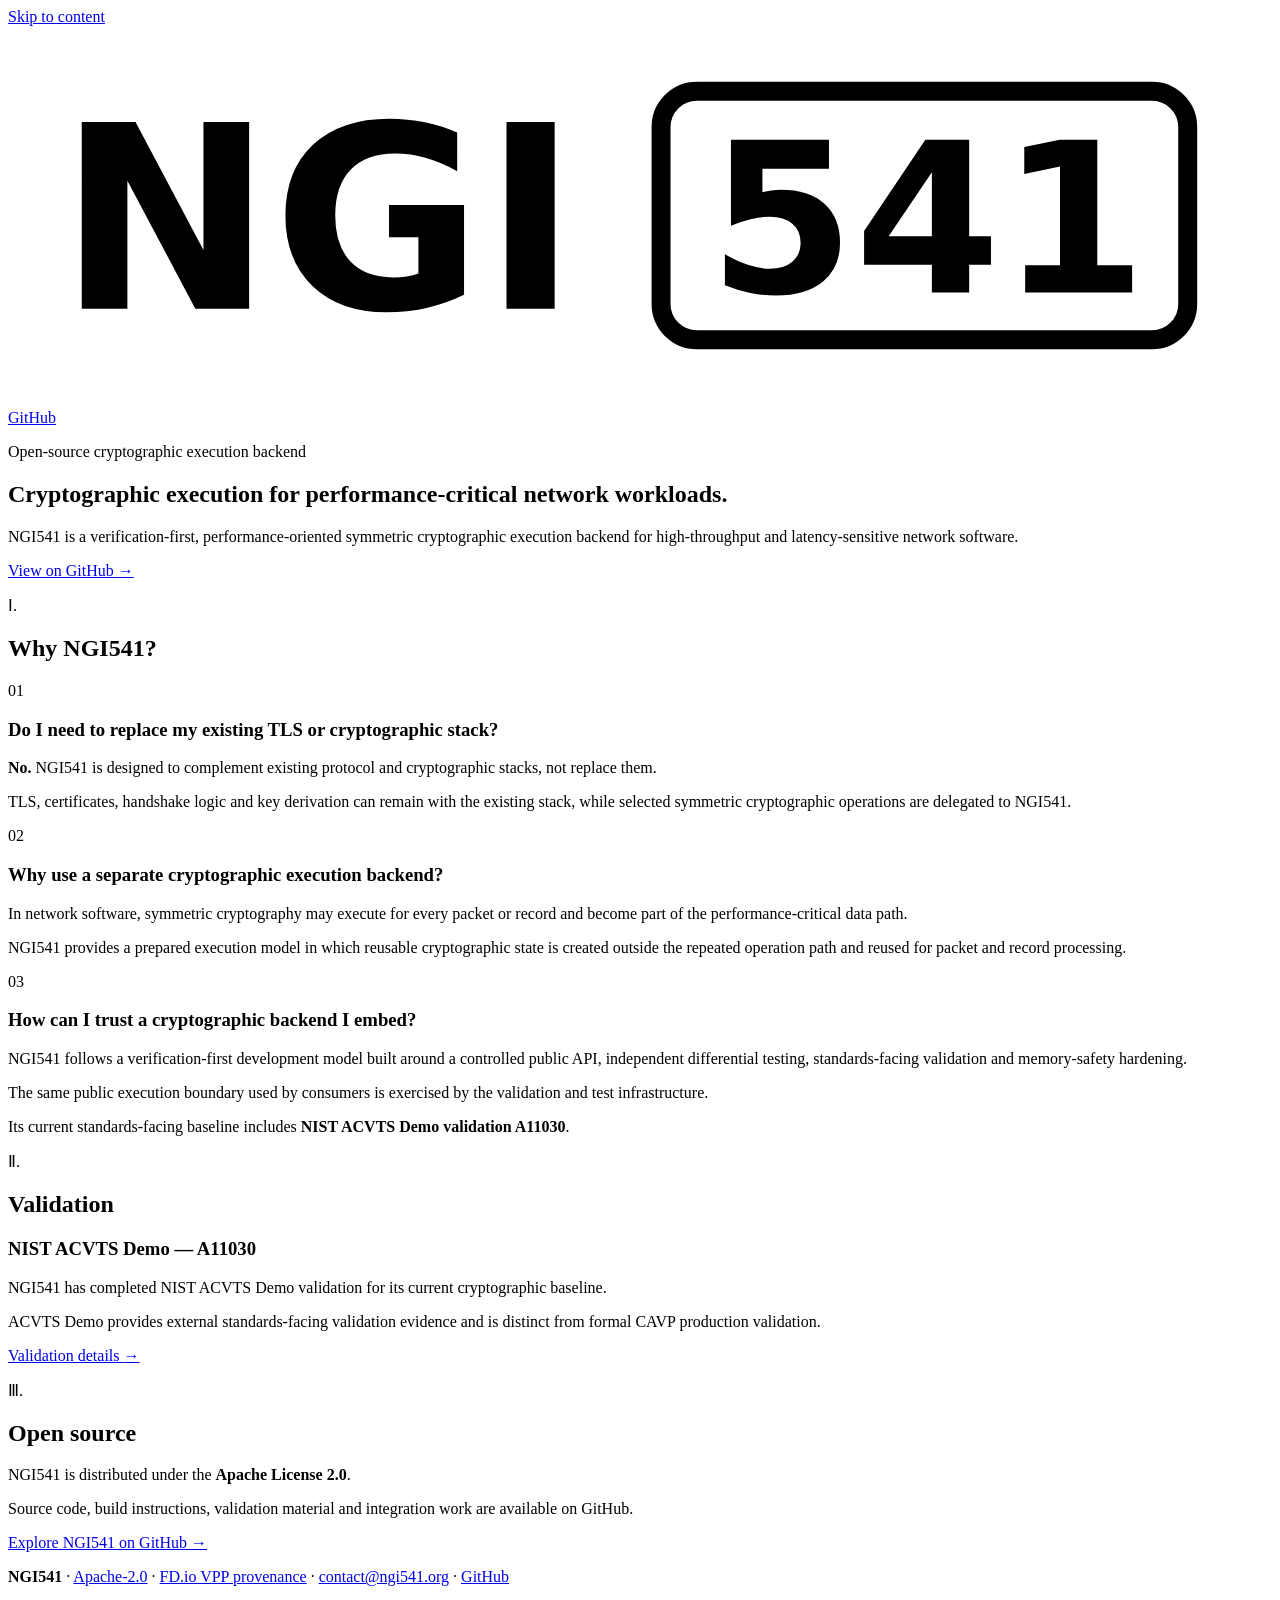
==== public/index.html @ f62e9b96 "site: add NGI541 landing page Signed-off-by: Ivan Ivanets <9gordon9@gmail.com>" ====
<!doctype html>
<html lang="en">
<head>
  <meta charset="utf-8">
  <meta name="viewport" content="width=device-width, initial-scale=1">
  <title>NGI541 — Cryptographic execution for performance-critical network workloads</title>
  <meta
    name="description"
    content="NGI541 is a verification-first, performance-oriented symmetric cryptographic execution backend for high-throughput and latency-sensitive network software."
  >
  <meta name="theme-color" content="#ffffff">
  <meta name="color-scheme" content="light">

  <link rel="canonical" href="https://ngi541.org/">
  <link rel="icon" href="/favicon.svg" type="image/svg+xml">
  <link rel="stylesheet" href="/styles.css">

  <meta property="og:type" content="website">
  <meta property="og:site_name" content="NGI541">
  <meta property="og:title" content="NGI541">
  <meta
    property="og:description"
    content="Verification-first, performance-oriented symmetric cryptographic execution for performance-critical network workloads."
  >
  <meta property="og:url" content="https://ngi541.org/">
</head>

<body>
  <a class="skip-link" href="#main">Skip to content</a>

  <header class="site-header">
    <div class="shell header-inner">
      <a class="brand" href="./" aria-label="NGI541 home">
        <img
          class="brand-logo"
          src="./assets/logo-light.svg"
          alt="NGI541"
        >
      </a>
      <nav class="site-nav" aria-label="Primary">
        <a href="https://github.com/ngi541/ngi541">GitHub</a>
      </nav>
    </div>
  </header>

  <main id="main">
    <section class="hero shell" aria-labelledby="hero-title">
      <p class="eyebrow">Open-source cryptographic execution backend</p>
      <h1 id="hero-title">Cryptographic execution for performance-critical network workloads.</h1>

      <p class="hero-lead">
        NGI541 is a verification-first, performance-oriented symmetric cryptographic
        execution backend for high-throughput and latency-sensitive network software.
      </p>

      <p class="hero-action">
        <a class="text-link" href="https://github.com/ngi541/ngi541">View on GitHub <span aria-hidden="true">→</span></a>
      </p>
    </section>

    <section class="section shell" aria-labelledby="why-title">
      <div class="section-heading">
        <p class="section-index">Ⅰ.</p>
        <h2 id="why-title">Why NGI541?</h2>
      </div>

      <div class="qa-list">
        <article class="qa-item">
          <p class="qa-number" aria-hidden="true">01</p>
          <div class="qa-content">
            <h3>Do I need to replace my existing TLS or cryptographic stack?</h3>
            <p>
              <strong>No.</strong> NGI541 is designed to complement existing protocol
              and cryptographic stacks, not replace them.
            </p>
            <p>
              TLS, certificates, handshake logic and key derivation can remain with
              the existing stack, while selected symmetric cryptographic operations
              are delegated to NGI541.
            </p>
          </div>
        </article>

        <article class="qa-item">
          <p class="qa-number" aria-hidden="true">02</p>
          <div class="qa-content">
            <h3>Why use a separate cryptographic execution backend?</h3>
            <p>
              In network software, symmetric cryptography may execute for every packet
              or record and become part of the performance-critical data path.
            </p>
            <p>
              NGI541 provides a prepared execution model in which reusable cryptographic
              state is created outside the repeated operation path and reused for packet
              and record processing.
            </p>
          </div>
        </article>

        <article class="qa-item">
          <p class="qa-number" aria-hidden="true">03</p>
          <div class="qa-content">
            <h3>How can I trust a cryptographic backend I embed?</h3>
            <p>
              NGI541 follows a verification-first development model built around a
              controlled public API, independent differential testing, standards-facing
              validation and memory-safety hardening.
            </p>
            <p>
              The same public execution boundary used by consumers is exercised by the
              validation and test infrastructure.
            </p>
            <p>
              Its current standards-facing baseline includes
              <strong>NIST ACVTS Demo validation A11030</strong>.
            </p>
          </div>
        </article>
      </div>
    </section>

    <section class="section shell" aria-labelledby="validation-title">
      <div class="section-heading">
        <p class="section-index">Ⅱ.</p>
        <h2 id="validation-title">Validation</h2>
      </div>

      <div class="content-block">
        <h3>NIST ACVTS Demo — A11030</h3>
        <p>
          NGI541 has completed NIST ACVTS Demo validation for its current
          cryptographic baseline.
        </p>
        <p>
          ACVTS Demo provides external standards-facing validation evidence and is
          distinct from formal CAVP production validation.
        </p>
        <p>
          <a class="text-link" href="https://github.com/ngi541/ngi541/blob/main/validation/evidence/acvts-demo/README.md">Validation details <span aria-hidden="true">→</span></a>
        </p>
      </div>
    </section>

    <section class="section shell" aria-labelledby="open-source-title">
      <div class="section-heading">
        <p class="section-index">Ⅲ.</p>
        <h2 id="open-source-title">Open source</h2>
      </div>

      <div class="content-block">
        <p>
          NGI541 is distributed under the <strong>Apache License 2.0</strong>.
        </p>
        <p>
          Source code, build instructions, validation material and integration work
          are available on GitHub.
        </p>
        <p>
          <a class="text-link" href="https://github.com/ngi541/ngi541">Explore NGI541 on GitHub <span aria-hidden="true">→</span></a>
        </p>
      </div>
    </section>
  </main>

  <footer class="site-footer">
    <div class="shell footer-inner">
      <p>
        <strong>NGI541</strong>
        <span aria-hidden="true">·</span>
        <a href="https://github.com/ngi541/ngi541/blob/main/LICENSE">Apache-2.0</a>
        <span aria-hidden="true">·</span>
        <a href="https://github.com/ngi541/ngi541/blob/main/docs/legal/PROVENANCE.md">FD.io VPP provenance</a>
        <span aria-hidden="true">·</span>
        <a href="mailto:contact@ngi541.org">contact@ngi541.org</a>
        <span aria-hidden="true">·</span>
        <a href="https://github.com/ngi541/ngi541">GitHub</a>
      </p>
    </div>
  </footer>
</body>
</html>
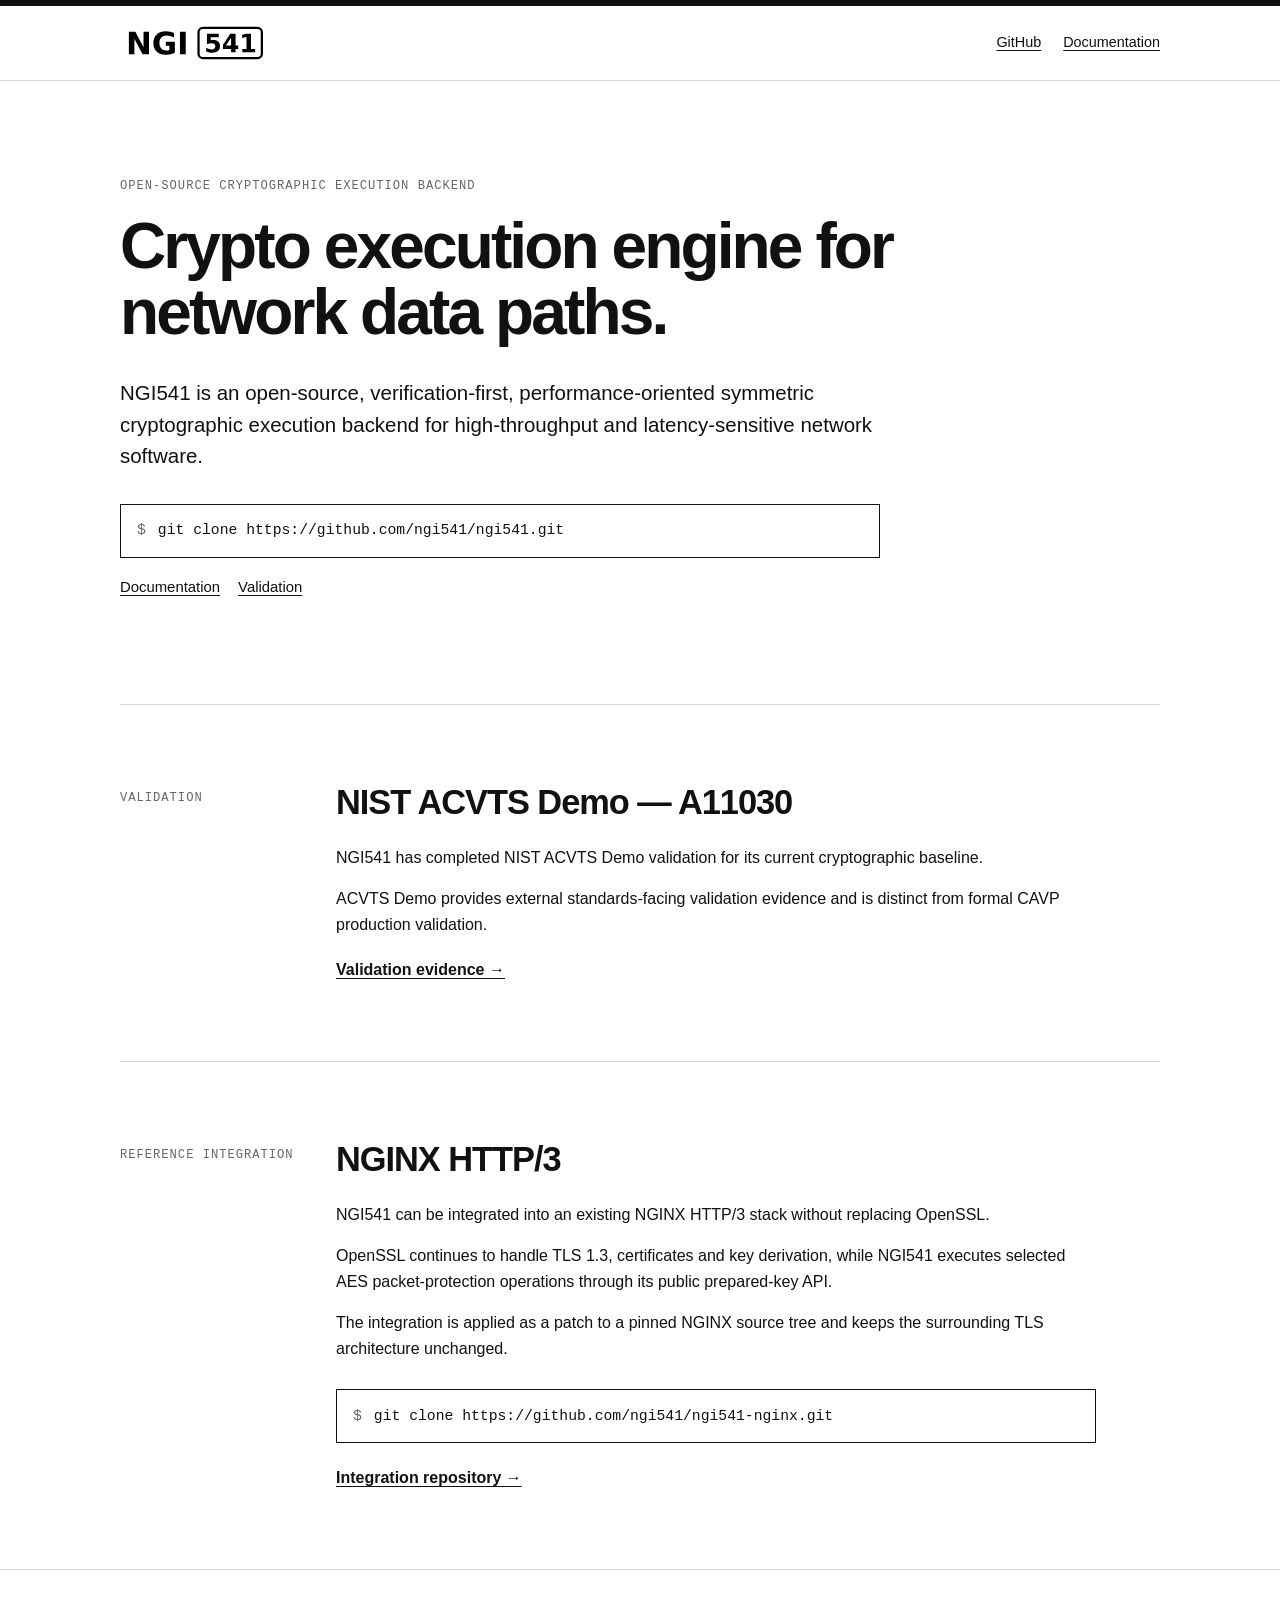
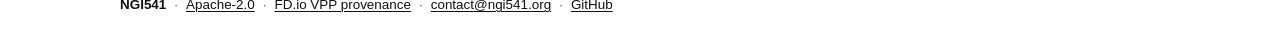
==== commit da679069: "site: add NGI541 landing page v2" ====
--- a/public/index.html
+++ b/public/index.html
@@ -3,24 +3,26 @@
 <head>
   <meta charset="utf-8">
   <meta name="viewport" content="width=device-width, initial-scale=1">
-  <title>NGI541 — Cryptographic execution for performance-critical network workloads</title>
+
+  <title>NGI541 — Performance-oriented cryptographic execution</title>
   <meta
     name="description"
-    content="NGI541 is a verification-first, performance-oriented symmetric cryptographic execution backend for high-throughput and latency-sensitive network software."
+    content="NGI541 is an open-source, verification-first, performance-oriented symmetric cryptographic execution backend for high-throughput and latency-sensitive network software."
   >
+
   <meta name="theme-color" content="#ffffff">
   <meta name="color-scheme" content="light">
 
   <link rel="canonical" href="https://ngi541.org/">
-  <link rel="icon" href="/favicon.svg" type="image/svg+xml">
-  <link rel="stylesheet" href="/styles.css">
+  <link rel="icon" href="./favicon.svg" type="image/svg+xml">
+  <link rel="stylesheet" href="./styles.css">
 
   <meta property="og:type" content="website">
   <meta property="og:site_name" content="NGI541">
   <meta property="og:title" content="NGI541">
   <meta
     property="og:description"
-    content="Verification-first, performance-oriented symmetric cryptographic execution for performance-critical network workloads."
+    content="Open-source, verification-first, performance-oriented symmetric cryptographic execution for network data paths."
   >
   <meta property="og:url" content="https://ngi541.org/">
 </head>
@@ -37,144 +39,112 @@
           alt="NGI541"
         >
       </a>
+
       <nav class="site-nav" aria-label="Primary">
         <a href="https://github.com/ngi541/ngi541">GitHub</a>
+        <a href="https://github.com/ngi541/ngi541/blob/main/README.md">Documentation</a>
       </nav>
     </div>
   </header>
 
   <main id="main">
     <section class="hero shell" aria-labelledby="hero-title">
-      <p class="eyebrow">Open-source cryptographic execution backend</p>
-      <h1 id="hero-title">Cryptographic execution for performance-critical network workloads.</h1>
+      <p class="kicker">OPEN-SOURCE CRYPTOGRAPHIC EXECUTION BACKEND</p>
+
+      <h1 id="hero-title">
+        Crypto execution engine for network data paths.
+      </h1>
 
       <p class="hero-lead">
-        NGI541 is a verification-first, performance-oriented symmetric cryptographic
-        execution backend for high-throughput and latency-sensitive network software.
+        NGI541 is an open-source, verification-first, performance-oriented symmetric
+        cryptographic execution backend for high-throughput and latency-sensitive
+        network software.
       </p>
 
-      <p class="hero-action">
-        <a class="text-link" href="https://github.com/ngi541/ngi541">View on GitHub <span aria-hidden="true">→</span></a>
-      </p>
-    </section>
-
-    <section class="section shell" aria-labelledby="why-title">
-      <div class="section-heading">
-        <p class="section-index">Ⅰ.</p>
-        <h2 id="why-title">Why NGI541?</h2>
+      <div class="command-block" aria-label="Clone NGI541 repository">
+        <span class="command-prompt">$</span>
+        <code>git clone https://github.com/ngi541/ngi541.git</code>
       </div>
 
-      <div class="qa-list">
-        <article class="qa-item">
-          <p class="qa-number" aria-hidden="true">01</p>
-          <div class="qa-content">
-            <h3>Do I need to replace my existing TLS or cryptographic stack?</h3>
-            <p>
-              <strong>No.</strong> NGI541 is designed to complement existing protocol
-              and cryptographic stacks, not replace them.
-            </p>
-            <p>
-              TLS, certificates, handshake logic and key derivation can remain with
-              the existing stack, while selected symmetric cryptographic operations
-              are delegated to NGI541.
-            </p>
-          </div>
-        </article>
-
-        <article class="qa-item">
-          <p class="qa-number" aria-hidden="true">02</p>
-          <div class="qa-content">
-            <h3>Why use a separate cryptographic execution backend?</h3>
-            <p>
-              In network software, symmetric cryptography may execute for every packet
-              or record and become part of the performance-critical data path.
-            </p>
-            <p>
-              NGI541 provides a prepared execution model in which reusable cryptographic
-              state is created outside the repeated operation path and reused for packet
-              and record processing.
-            </p>
-          </div>
-        </article>
-
-        <article class="qa-item">
-          <p class="qa-number" aria-hidden="true">03</p>
-          <div class="qa-content">
-            <h3>How can I trust a cryptographic backend I embed?</h3>
-            <p>
-              NGI541 follows a verification-first development model built around a
-              controlled public API, independent differential testing, standards-facing
-              validation and memory-safety hardening.
-            </p>
-            <p>
-              The same public execution boundary used by consumers is exercised by the
-              validation and test infrastructure.
-            </p>
-            <p>
-              Its current standards-facing baseline includes
-              <strong>NIST ACVTS Demo validation A11030</strong>.
-            </p>
-          </div>
-        </article>
+      <div class="hero-links" aria-label="Project links">
+        <a href="https://github.com/ngi541/ngi541/blob/main/README.md">Documentation</a>
+        <a href="https://github.com/ngi541/ngi541/blob/main/validation/evidence/acvts-demo/README.md">Validation</a>
       </div>
     </section>
 
     <section class="section shell" aria-labelledby="validation-title">
-      <div class="section-heading">
-        <p class="section-index">Ⅱ.</p>
-        <h2 id="validation-title">Validation</h2>
-      </div>
+      <div class="section-label">VALIDATION</div>
 
-      <div class="content-block">
-        <h3>NIST ACVTS Demo — A11030</h3>
+      <div class="section-content">
+        <h2 id="validation-title">NIST ACVTS Demo — A11030</h2>
+
         <p>
           NGI541 has completed NIST ACVTS Demo validation for its current
           cryptographic baseline.
         </p>
+
         <p>
           ACVTS Demo provides external standards-facing validation evidence and is
           distinct from formal CAVP production validation.
         </p>
-        <p>
-          <a class="text-link" href="https://github.com/ngi541/ngi541/blob/main/validation/evidence/acvts-demo/README.md">Validation details <span aria-hidden="true">→</span></a>
-        </p>
+
+        <a
+          class="text-link"
+          href="https://github.com/ngi541/ngi541/blob/main/validation/evidence/acvts-demo/README.md"
+        >
+          Validation evidence →
+        </a>
       </div>
     </section>
 
-    <section class="section shell" aria-labelledby="open-source-title">
-      <div class="section-heading">
-        <p class="section-index">Ⅲ.</p>
-        <h2 id="open-source-title">Open source</h2>
-      </div>
+    <section class="section shell" aria-labelledby="nginx-title">
+      <div class="section-label">REFERENCE INTEGRATION</div>
 
-      <div class="content-block">
+      <div class="section-content">
+        <h2 id="nginx-title">NGINX HTTP/3</h2>
+
         <p>
-          NGI541 is distributed under the <strong>Apache License 2.0</strong>.
+          NGI541 can be integrated into an existing NGINX HTTP/3 stack without
+          replacing OpenSSL.
         </p>
+
         <p>
-          Source code, build instructions, validation material and integration work
-          are available on GitHub.
+          OpenSSL continues to handle TLS 1.3, certificates and key derivation,
+          while NGI541 executes selected AES packet-protection operations through
+          its public prepared-key API.
         </p>
+
         <p>
-          <a class="text-link" href="https://github.com/ngi541/ngi541">Explore NGI541 on GitHub <span aria-hidden="true">→</span></a>
+          The integration is applied as a patch to a pinned NGINX source tree and
+          keeps the surrounding TLS architecture unchanged.
         </p>
+
+        <div class="command-block command-block--compact" aria-label="Clone NGI541 NGINX integration repository">
+          <span class="command-prompt">$</span>
+          <code>git clone https://github.com/ngi541/ngi541-nginx.git</code>
+        </div>
+
+        <a
+          class="text-link"
+          href="https://github.com/ngi541/ngi541-nginx"
+        >
+          Integration repository →
+        </a>
       </div>
     </section>
   </main>
 
   <footer class="site-footer">
     <div class="shell footer-inner">
-      <p>
-        <strong>NGI541</strong>
-        <span aria-hidden="true">·</span>
-        <a href="https://github.com/ngi541/ngi541/blob/main/LICENSE">Apache-2.0</a>
-        <span aria-hidden="true">·</span>
-        <a href="https://github.com/ngi541/ngi541/blob/main/docs/legal/PROVENANCE.md">FD.io VPP provenance</a>
-        <span aria-hidden="true">·</span>
-        <a href="mailto:contact@ngi541.org">contact@ngi541.org</a>
-        <span aria-hidden="true">·</span>
-        <a href="https://github.com/ngi541/ngi541">GitHub</a>
-      </p>
+      <span class="footer-name">NGI541</span>
+      <span aria-hidden="true">·</span>
+      <a href="https://github.com/ngi541/ngi541/blob/main/LICENSE">Apache-2.0</a>
+      <span aria-hidden="true">·</span>
+      <a href="https://github.com/ngi541/ngi541/blob/main/docs/legal/PROVENANCE.md">FD.io VPP provenance</a>
+      <span aria-hidden="true">·</span>
+      <a href="mailto:contact@ngi541.org">contact@ngi541.org</a>
+      <span aria-hidden="true">·</span>
+      <a href="https://github.com/ngi541/ngi541">GitHub</a>
     </div>
   </footer>
 </body>
--- a/public/styles.css
+++ b/public/styles.css
@@ -0,0 +1,319 @@
+:root {
+  --bg: #ffffff;
+  --text: #111111;
+  --muted: #666666;
+  --line: #d9d9d9;
+  --max-width: 1040px;
+  --content-width: 760px;
+  --font-sans: -apple-system, BlinkMacSystemFont, "Segoe UI", Helvetica, Arial, sans-serif;
+  --font-mono: ui-monospace, SFMono-Regular, Menlo, Monaco, Consolas, "Liberation Mono", monospace;
+}
+
+* {
+  box-sizing: border-box;
+}
+
+html {
+  background: var(--bg);
+  color: var(--text);
+  font-family: var(--font-sans);
+  font-size: 16px;
+  line-height: 1.6;
+  text-rendering: optimizeLegibility;
+  -webkit-font-smoothing: antialiased;
+}
+
+body {
+  margin: 0;
+  background: var(--bg);
+}
+
+a {
+  color: inherit;
+  text-decoration-thickness: 1px;
+  text-underline-offset: 0.18em;
+}
+
+a:hover {
+  text-decoration-thickness: 2px;
+}
+
+a:focus-visible,
+.skip-link:focus-visible {
+  outline: 2px solid var(--text);
+  outline-offset: 4px;
+}
+
+.shell {
+  width: min(calc(100% - 48px), var(--max-width));
+  margin-inline: auto;
+}
+
+.skip-link {
+  position: fixed;
+  top: 12px;
+  left: 12px;
+  z-index: 100;
+  padding: 8px 12px;
+  background: var(--text);
+  color: var(--bg);
+  transform: translateY(-160%);
+}
+
+.skip-link:focus {
+  transform: translateY(0);
+}
+
+.site-header {
+  border-top: 6px solid var(--text);
+  border-bottom: 1px solid var(--line);
+}
+
+.header-inner {
+  min-height: 74px;
+  display: flex;
+  align-items: center;
+  justify-content: space-between;
+  gap: 28px;
+}
+
+.brand {
+  display: inline-flex;
+  align-items: center;
+  flex-shrink: 0;
+  text-decoration: none;
+}
+
+.brand-logo {
+  display: block;
+  width: 152px;
+  height: auto;
+}
+
+.site-nav {
+  display: flex;
+  align-items: center;
+  gap: 22px;
+  font-size: 0.9rem;
+}
+
+.hero {
+  padding-top: clamp(64px, 8vw, 96px);
+  padding-bottom: clamp(72px, 9vw, 104px);
+}
+
+.kicker,
+.section-label {
+  margin: 0;
+  color: var(--muted);
+  font-family: var(--font-mono);
+  font-size: 0.76rem;
+  letter-spacing: 0.08em;
+}
+
+.kicker {
+  margin-bottom: 18px;
+}
+
+h1,
+h2,
+p {
+  overflow-wrap: break-word;
+}
+
+h1 {
+  max-width: 820px;
+  margin: 0;
+  font-size: clamp(2.25rem, 5vw, 4.35rem);
+  line-height: 1.02;
+  letter-spacing: -0.045em;
+  font-weight: 720;
+}
+
+.hero-lead {
+  max-width: var(--content-width);
+  margin: 32px 0 0;
+  font-size: clamp(1.08rem, 1.8vw, 1.28rem);
+  line-height: 1.55;
+}
+
+.command-block {
+  max-width: var(--content-width);
+  margin-top: 32px;
+  display: flex;
+  align-items: center;
+  gap: 12px;
+  min-height: 54px;
+  padding: 14px 16px;
+  border: 1px solid var(--text);
+  background: var(--bg);
+  overflow-x: auto;
+  white-space: nowrap;
+  font-family: var(--font-mono);
+  font-size: 0.92rem;
+}
+
+.command-block--compact {
+  margin-top: 28px;
+  margin-bottom: 18px;
+}
+
+.command-prompt {
+  color: var(--muted);
+  user-select: none;
+}
+
+.command-block code {
+  font: inherit;
+}
+
+.hero-links {
+  display: flex;
+  flex-wrap: wrap;
+  gap: 18px;
+  margin-top: 18px;
+  font-size: 0.93rem;
+}
+
+.section {
+  display: grid;
+  grid-template-columns: 180px minmax(0, 1fr);
+  gap: 36px;
+  padding-block: clamp(54px, 7vw, 78px);
+  border-top: 1px solid var(--line);
+}
+
+.section-label {
+  padding-top: 6px;
+}
+
+.section-content {
+  max-width: var(--content-width);
+}
+
+h2 {
+  margin: 0 0 22px;
+  font-size: clamp(1.55rem, 2.8vw, 2.15rem);
+  line-height: 1.15;
+  letter-spacing: -0.03em;
+  font-weight: 700;
+}
+
+.section-content p {
+  margin: 0 0 16px;
+  font-size: 1rem;
+}
+
+.text-link {
+  display: inline-block;
+  margin-top: 4px;
+  font-weight: 650;
+}
+
+.site-footer {
+  border-top: 1px solid var(--line);
+}
+
+.footer-inner {
+  display: flex;
+  flex-wrap: wrap;
+  gap: 4px 8px;
+  padding-block: 24px 34px;
+  color: var(--muted);
+  font-size: 0.84rem;
+}
+
+.footer-inner a {
+  color: var(--text);
+}
+
+.footer-name {
+  color: var(--text);
+  font-weight: 650;
+}
+
+@media (max-width: 760px) {
+  .shell {
+    width: min(calc(100% - 32px), var(--max-width));
+  }
+
+  .header-inner {
+    min-height: 68px;
+  }
+
+  .brand-logo {
+    width: 136px;
+  }
+
+  .site-nav {
+    gap: 14px;
+    font-size: 0.86rem;
+  }
+
+  .hero {
+    padding-top: 54px;
+    padding-bottom: 64px;
+  }
+
+  h1 {
+    font-size: clamp(2.1rem, 11vw, 3.45rem);
+  }
+
+  .hero-lead {
+    margin-top: 26px;
+    font-size: 1.05rem;
+  }
+
+  .command-block {
+    margin-top: 26px;
+    font-size: 0.84rem;
+  }
+
+  .section {
+    display: block;
+    padding-block: 50px;
+  }
+
+  .section-label {
+    margin-bottom: 12px;
+  }
+
+  h2 {
+    margin-bottom: 20px;
+  }
+}
+
+@media (max-width: 480px) {
+  .brand-logo {
+    width: 124px;
+  }
+
+  .site-nav a:nth-child(2) {
+    display: none;
+  }
+
+  .hero-links {
+    gap: 14px;
+  }
+
+  .command-block {
+    padding: 12px 13px;
+    font-size: 0.8rem;
+  }
+
+  .footer-inner {
+    line-height: 1.8;
+  }
+}
+
+@media print {
+  .site-header,
+  .site-footer,
+  .hero-links {
+    display: none;
+  }
+
+  .section {
+    break-inside: avoid;
+  }
+}
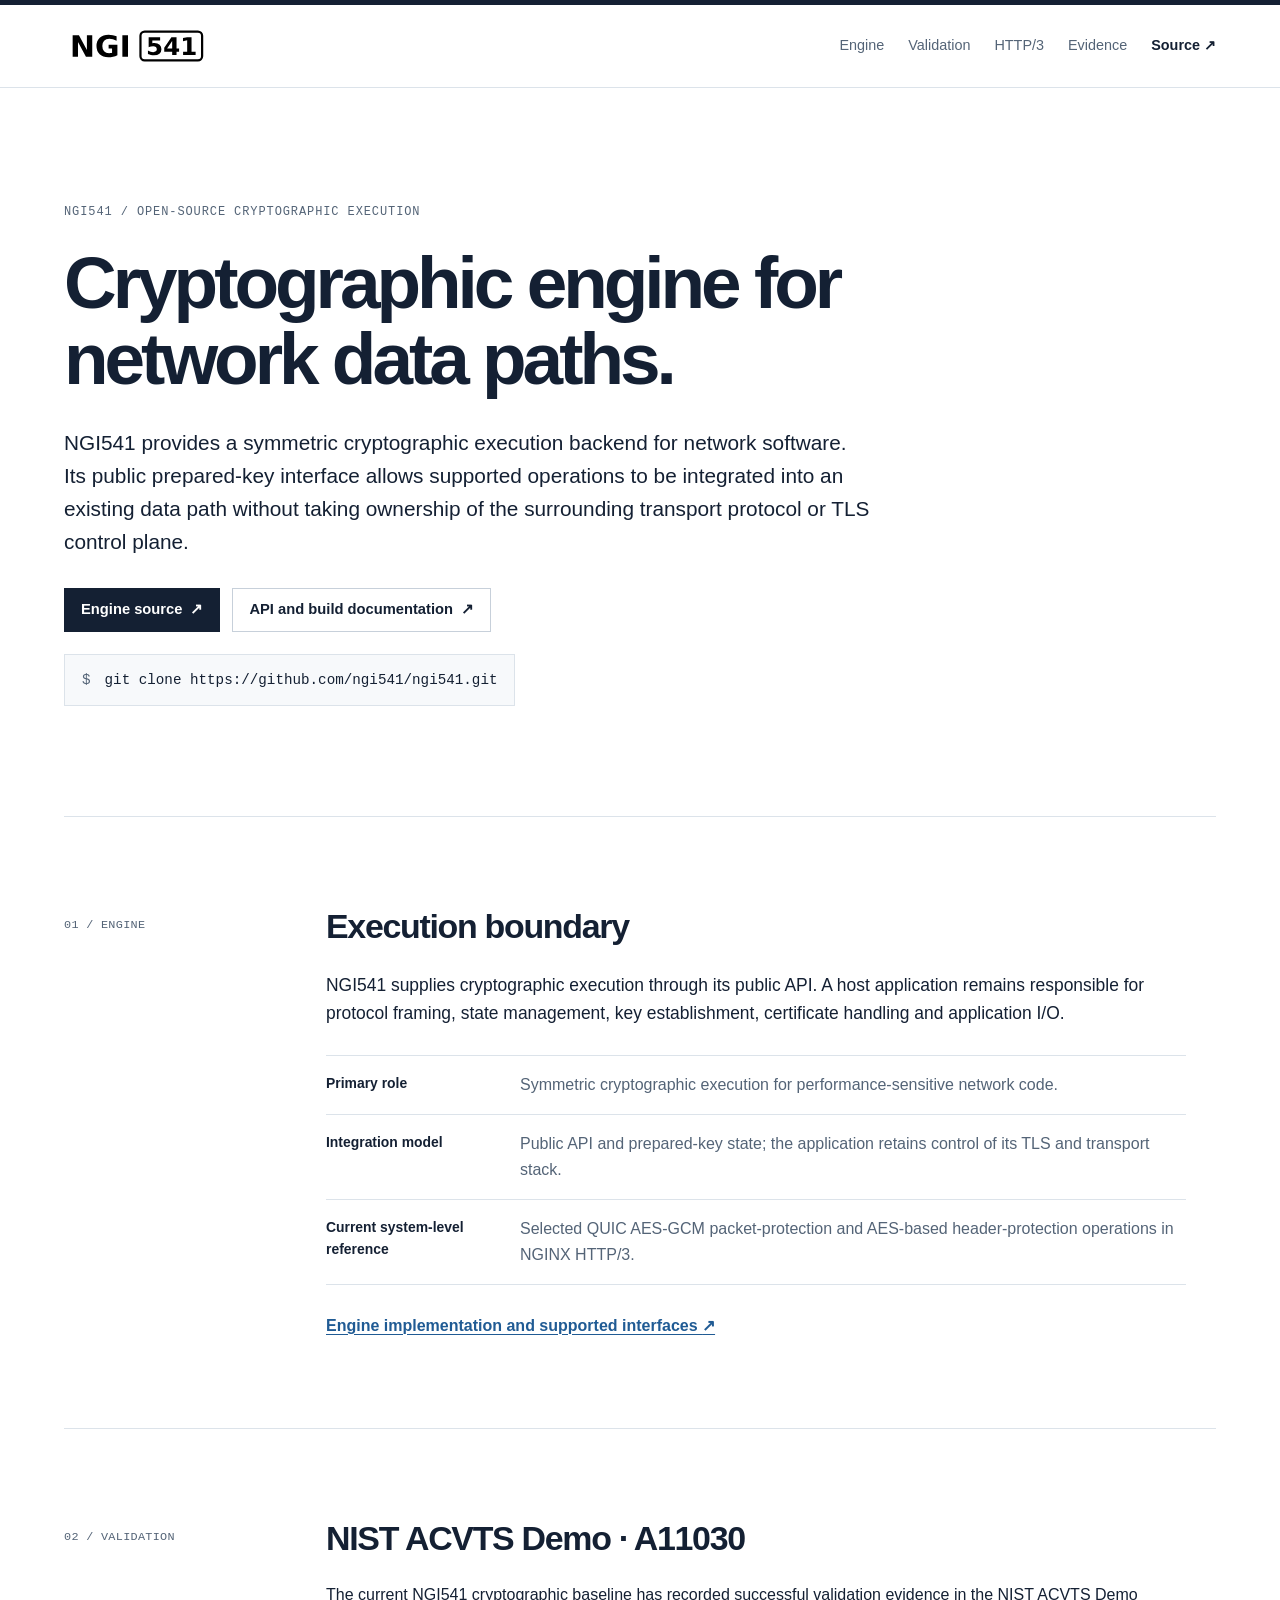
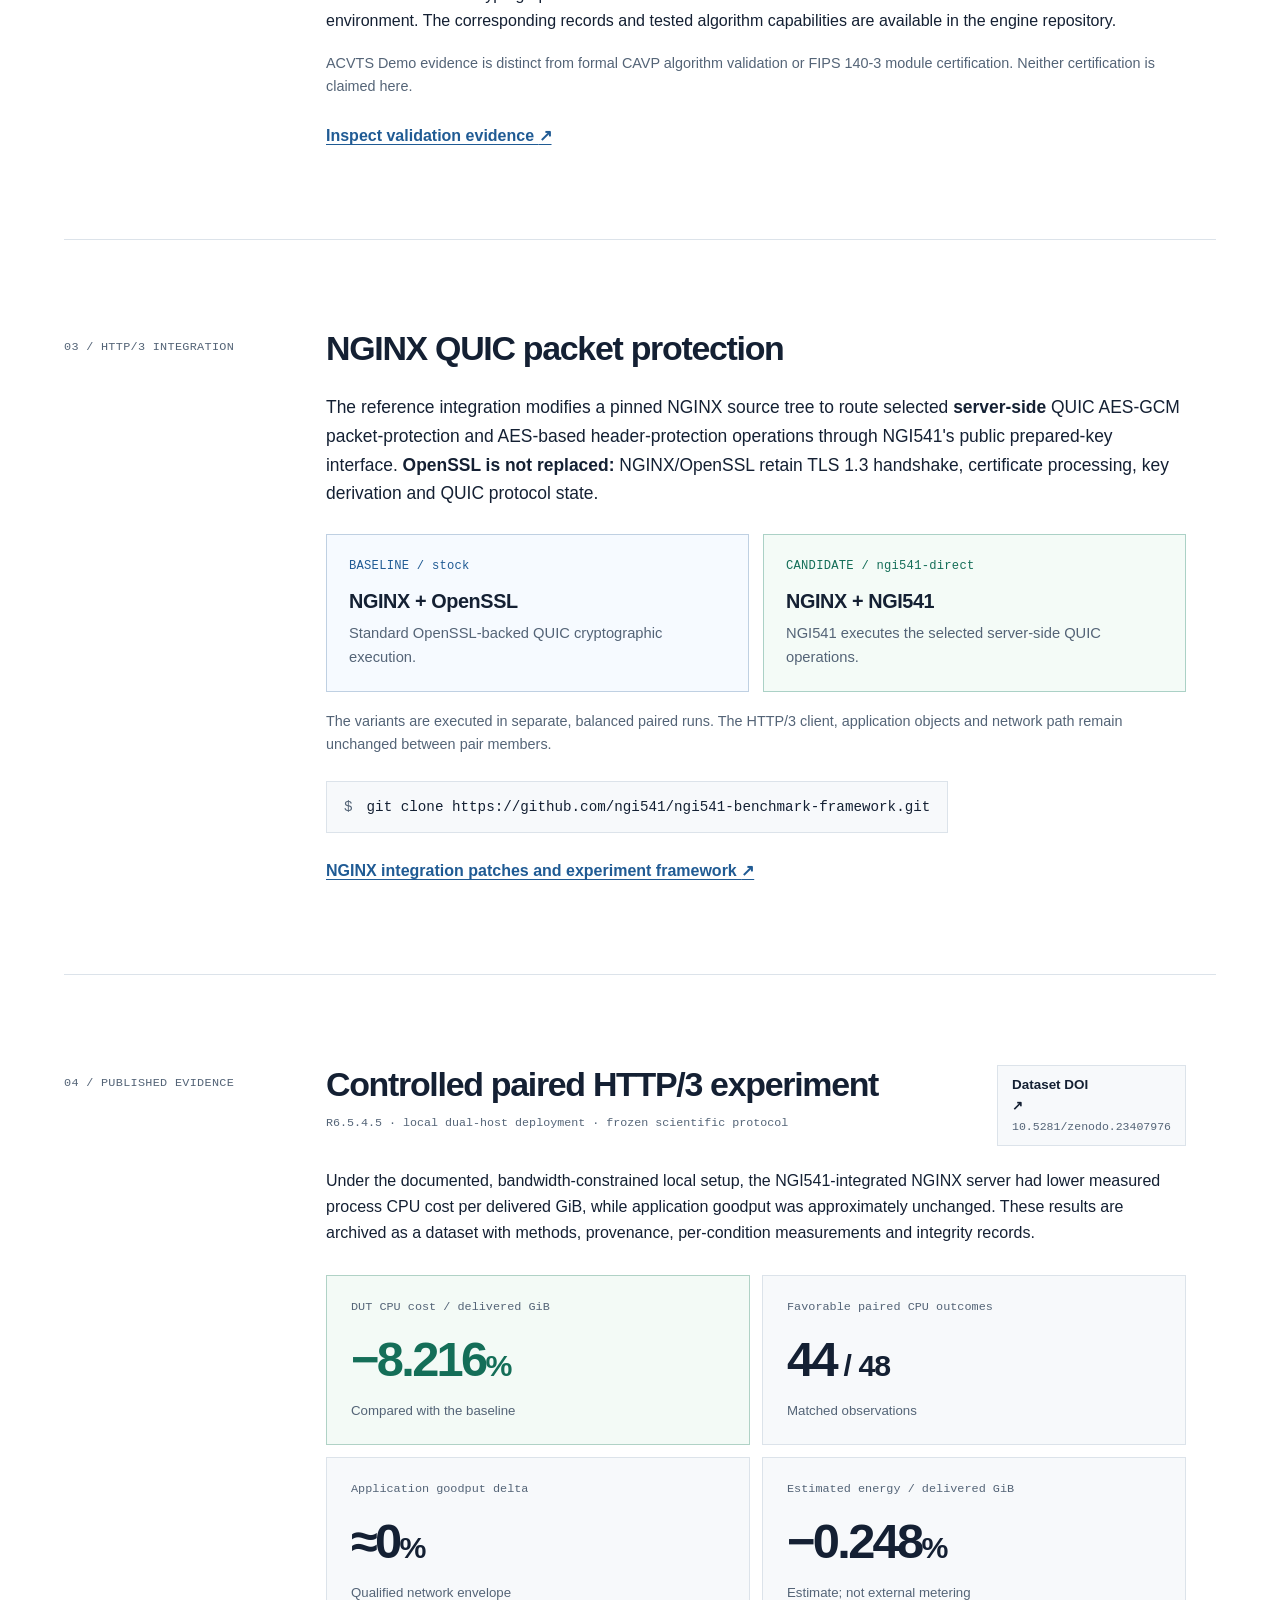
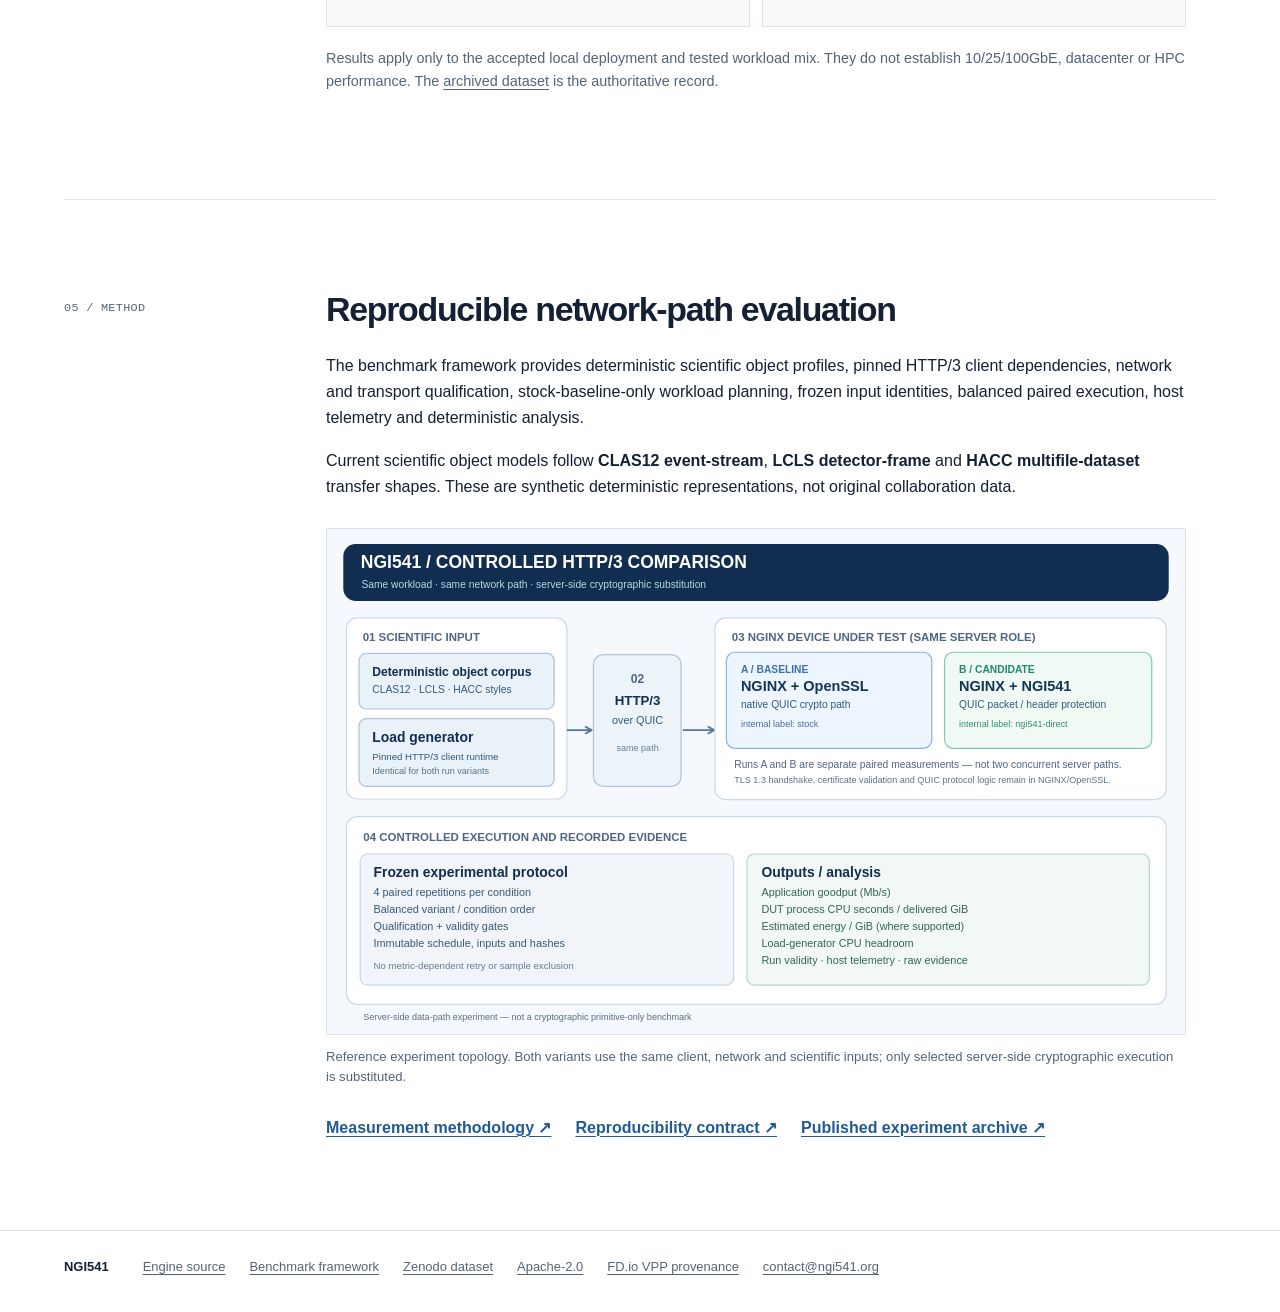
==== commit c6441edf: "site: publish scientific evidence and benchmark framework" ====
--- a/public/index.html
+++ b/public/index.html
@@ -3,133 +3,204 @@
 <head>
   <meta charset="utf-8">
   <meta name="viewport" content="width=device-width, initial-scale=1">
-
-  <title>NGI541 — Performance-oriented cryptographic execution</title>
-  <meta
-    name="description"
-    content="NGI541 is an open-source, verification-first, performance-oriented symmetric cryptographic execution backend for high-throughput and latency-sensitive network software."
-  >
-
   <meta name="theme-color" content="#ffffff">
   <meta name="color-scheme" content="light">
 
+  <title>NGI541 — Cryptographic engine for network data paths</title>
+  <meta name="description" content="NGI541 is an open-source symmetric cryptographic execution engine with NIST ACVTS Demo evidence, NGINX HTTP/3 integration, and a published controlled paired benchmark dataset.">
   <link rel="canonical" href="https://ngi541.org/">
   <link rel="icon" href="./favicon.svg" type="image/svg+xml">
   <link rel="stylesheet" href="./styles.css">
 
   <meta property="og:type" content="website">
   <meta property="og:site_name" content="NGI541">
-  <meta property="og:title" content="NGI541">
-  <meta
-    property="og:description"
-    content="Open-source, verification-first, performance-oriented symmetric cryptographic execution for network data paths."
-  >
+  <meta property="og:title" content="NGI541 — Cryptographic engine for network data paths">
+  <meta property="og:description" content="Open-source cryptographic execution, NIST ACVTS Demo validation evidence, NGINX QUIC/HTTP/3 integration, and reproducible system-level benchmark results.">
   <meta property="og:url" content="https://ngi541.org/">
 </head>
-
 <body>
   <a class="skip-link" href="#main">Skip to content</a>
 
   <header class="site-header">
     <div class="shell header-inner">
       <a class="brand" href="./" aria-label="NGI541 home">
-        <img
-          class="brand-logo"
-          src="./assets/logo-light.svg"
-          alt="NGI541"
-        >
+        <img class="brand-logo" src="./assets/logo-light.svg" alt="NGI541">
       </a>
-
-      <nav class="site-nav" aria-label="Primary">
-        <a href="https://github.com/ngi541/ngi541">GitHub</a>
-        <a href="https://github.com/ngi541/ngi541/blob/main/README.md">Documentation</a>
+      <nav class="site-nav" aria-label="Primary navigation">
+        <a href="#engine">Engine</a>
+        <a href="#validation">Validation</a>
+        <a href="#http3">HTTP/3</a>
+        <a href="#evidence">Evidence</a>
+        <a class="nav-repository" href="https://github.com/ngi541/ngi541">Source ↗</a>
       </nav>
     </div>
   </header>
 
   <main id="main">
     <section class="hero shell" aria-labelledby="hero-title">
-      <p class="kicker">OPEN-SOURCE CRYPTOGRAPHIC EXECUTION BACKEND</p>
-
-      <h1 id="hero-title">
-        Crypto execution engine for network data paths.
-      </h1>
-
-      <p class="hero-lead">
-        NGI541 is an open-source, verification-first, performance-oriented symmetric
-        cryptographic execution backend for high-throughput and latency-sensitive
-        network software.
-      </p>
-
-      <div class="command-block" aria-label="Clone NGI541 repository">
-        <span class="command-prompt">$</span>
-        <code>git clone https://github.com/ngi541/ngi541.git</code>
-      </div>
-
-      <div class="hero-links" aria-label="Project links">
-        <a href="https://github.com/ngi541/ngi541/blob/main/README.md">Documentation</a>
-        <a href="https://github.com/ngi541/ngi541/blob/main/validation/evidence/acvts-demo/README.md">Validation</a>
-      </div>
-    </section>
-
-    <section class="section shell" aria-labelledby="validation-title">
-      <div class="section-label">VALIDATION</div>
-
-      <div class="section-content">
-        <h2 id="validation-title">NIST ACVTS Demo — A11030</h2>
-
-        <p>
-          NGI541 has completed NIST ACVTS Demo validation for its current
-          cryptographic baseline.
-        </p>
-
-        <p>
-          ACVTS Demo provides external standards-facing validation evidence and is
-          distinct from formal CAVP production validation.
-        </p>
-
-        <a
-          class="text-link"
-          href="https://github.com/ngi541/ngi541/blob/main/validation/evidence/acvts-demo/README.md"
-        >
-          Validation evidence →
-        </a>
-      </div>
-    </section>
-
-    <section class="section shell" aria-labelledby="nginx-title">
-      <div class="section-label">REFERENCE INTEGRATION</div>
-
-      <div class="section-content">
-        <h2 id="nginx-title">NGINX HTTP/3</h2>
-
-        <p>
-          NGI541 can be integrated into an existing NGINX HTTP/3 stack without
-          replacing OpenSSL.
-        </p>
-
-        <p>
-          OpenSSL continues to handle TLS 1.3, certificates and key derivation,
-          while NGI541 executes selected AES packet-protection operations through
-          its public prepared-key API.
-        </p>
-
-        <p>
-          The integration is applied as a patch to a pinned NGINX source tree and
-          keeps the surrounding TLS architecture unchanged.
-        </p>
-
-        <div class="command-block command-block--compact" aria-label="Clone NGI541 NGINX integration repository">
-          <span class="command-prompt">$</span>
-          <code>git clone https://github.com/ngi541/ngi541-nginx.git</code>
-        </div>
-
-        <a
-          class="text-link"
-          href="https://github.com/ngi541/ngi541-nginx"
-        >
-          Integration repository →
-        </a>
+      <div class="hero-main">
+        <p class="eyebrow">NGI541 / OPEN-SOURCE CRYPTOGRAPHIC EXECUTION</p>
+        <h1 id="hero-title">Cryptographic engine for network data paths.</h1>
+        <p class="hero-lead">
+          NGI541 provides a symmetric cryptographic execution backend for network software.
+          Its public prepared-key interface allows supported operations to be integrated
+          into an existing data path without taking ownership of the surrounding transport
+          protocol or TLS control plane.
+        </p>
+        <div class="hero-actions">
+          <a class="action-link" href="https://github.com/ngi541/ngi541">Engine source <span aria-hidden="true">↗</span></a>
+          <a class="action-link action-link--muted" href="https://github.com/ngi541/ngi541/blob/main/README.md">API and build documentation <span aria-hidden="true">↗</span></a>
+        </div>
+        <div class="command-block" aria-label="Clone NGI541 engine repository">
+          <span class="command-prompt" aria-hidden="true">$</span>
+          <code>git clone https://github.com/ngi541/ngi541.git</code>
+        </div>
+      </div>
+    </section>
+
+    <section id="engine" class="section shell" aria-labelledby="engine-title">
+      <div class="section-label">01 / ENGINE</div>
+      <div class="section-body">
+        <h2 id="engine-title">Execution boundary</h2>
+        <p class="section-intro">
+          NGI541 supplies cryptographic execution through its public API. A host application
+          remains responsible for protocol framing, state management, key establishment,
+          certificate handling and application I/O.
+        </p>
+        <dl class="fact-list">
+          <div><dt>Primary role</dt><dd>Symmetric cryptographic execution for performance-sensitive network code.</dd></div>
+          <div><dt>Integration model</dt><dd>Public API and prepared-key state; the application retains control of its TLS and transport stack.</dd></div>
+          <div><dt>Current system-level reference</dt><dd>Selected QUIC AES-GCM packet-protection and AES-based header-protection operations in NGINX HTTP/3.</dd></div>
+        </dl>
+        <a class="inline-link" href="https://github.com/ngi541/ngi541/blob/main/README.md">Engine implementation and supported interfaces <span aria-hidden="true">↗</span></a>
+      </div>
+    </section>
+
+    <section id="validation" class="section shell" aria-labelledby="validation-title">
+      <div class="section-label">02 / VALIDATION</div>
+      <div class="section-body">
+        <h2 id="validation-title">NIST ACVTS Demo · A11030</h2>
+        <p>
+          The current NGI541 cryptographic baseline has recorded successful validation
+          evidence in the NIST ACVTS Demo environment. The corresponding records and
+          tested algorithm capabilities are available in the engine repository.
+        </p>
+        <p class="note">
+          ACVTS Demo evidence is distinct from formal CAVP algorithm validation or
+          FIPS 140-3 module certification. Neither certification is claimed here.
+        </p>
+        <a class="inline-link" href="https://github.com/ngi541/ngi541/blob/main/validation/evidence/acvts-demo/README.md">Inspect validation evidence <span aria-hidden="true">↗</span></a>
+      </div>
+    </section>
+
+    <section id="http3" class="section shell" aria-labelledby="http3-title">
+      <div class="section-label">03 / HTTP/3 INTEGRATION</div>
+      <div class="section-body">
+        <h2 id="http3-title">NGINX QUIC packet protection</h2>
+        <p class="section-intro">
+          The reference integration modifies a pinned NGINX source tree to route selected
+          <strong>server-side</strong> QUIC AES-GCM packet-protection and AES-based header-protection
+          operations through NGI541's public prepared-key interface.
+          <strong>OpenSSL is not replaced:</strong> NGINX/OpenSSL retain TLS 1.3 handshake,
+          certificate processing, key derivation and QUIC protocol state.
+        </p>
+        <div class="comparison" aria-label="NGINX cryptographic execution comparison">
+          <div class="comparison-item">
+            <p class="comparison-label">BASELINE / <code>stock</code></p>
+            <h3>NGINX + OpenSSL</h3>
+            <p>Standard OpenSSL-backed QUIC cryptographic execution.</p>
+          </div>
+          <div class="comparison-item comparison-item--candidate">
+            <p class="comparison-label">CANDIDATE / <code>ngi541-direct</code></p>
+            <h3>NGINX + NGI541</h3>
+            <p>NGI541 executes the selected server-side QUIC operations.</p>
+          </div>
+        </div>
+        <p class="note">
+          The variants are executed in separate, balanced paired runs. The HTTP/3 client,
+          application objects and network path remain unchanged between pair members.
+        </p>
+        <div class="command-block command-block--compact" aria-label="Clone NGI541 benchmark and NGINX integration repository">
+          <span class="command-prompt" aria-hidden="true">$</span>
+          <code>git clone https://github.com/ngi541/ngi541-benchmark-framework.git</code>
+        </div>
+        <a class="inline-link" href="https://github.com/ngi541/ngi541-benchmark-framework">NGINX integration patches and experiment framework <span aria-hidden="true">↗</span></a>
+      </div>
+    </section>
+
+    <section id="evidence" class="section shell" aria-labelledby="evidence-title">
+      <div class="section-label">04 / PUBLISHED EVIDENCE</div>
+      <div class="section-body">
+        <div class="section-heading">
+          <div>
+            <h2 id="evidence-title">Controlled paired HTTP/3 experiment</h2>
+            <p class="evidence-meta">R6.5.4.5 · local dual-host deployment · frozen scientific protocol</p>
+          </div>
+          <a class="dataset-link" href="https://doi.org/10.5281/zenodo.23407976">Dataset DOI <span aria-hidden="true">↗</span><span class="dataset-id">10.5281/zenodo.23407976</span></a>
+        </div>
+        <p>
+          Under the documented, bandwidth-constrained local setup, the NGI541-integrated
+          NGINX server had lower measured process CPU cost per delivered GiB, while
+          application goodput was approximately unchanged. These results are archived as
+          a dataset with methods, provenance, per-condition measurements and integrity records.
+        </p>
+        <div class="metrics" aria-label="Measured local experiment outcomes">
+          <a class="metric metric--primary" href="https://doi.org/10.5281/zenodo.23407976">
+            <span class="metric-label">DUT CPU cost / delivered GiB</span>
+            <strong class="metric-value">−8.216<span>%</span></strong>
+            <span class="metric-detail">Compared with the baseline</span>
+          </a>
+          <a class="metric" href="https://doi.org/10.5281/zenodo.23407976">
+            <span class="metric-label">Favorable paired CPU outcomes</span>
+            <strong class="metric-value">44<span> / 48</span></strong>
+            <span class="metric-detail">Matched observations</span>
+          </a>
+          <a class="metric" href="https://doi.org/10.5281/zenodo.23407976">
+            <span class="metric-label">Application goodput delta</span>
+            <strong class="metric-value">≈0<span>%</span></strong>
+            <span class="metric-detail">Qualified network envelope</span>
+          </a>
+          <a class="metric" href="https://doi.org/10.5281/zenodo.23407976">
+            <span class="metric-label">Estimated energy / delivered GiB</span>
+            <strong class="metric-value">−0.248<span>%</span></strong>
+            <span class="metric-detail">Estimate; not external metering</span>
+          </a>
+        </div>
+        <p class="note scope-note">
+          Results apply only to the accepted local deployment and tested workload mix.
+          They do not establish 10/25/100GbE, datacenter or HPC performance.
+          The <a href="https://doi.org/10.5281/zenodo.23407976">archived dataset</a> is the authoritative record.
+        </p>
+      </div>
+    </section>
+
+    <section id="method" class="section shell" aria-labelledby="method-title">
+      <div class="section-label">05 / METHOD</div>
+      <div class="section-body">
+        <h2 id="method-title">Reproducible network-path evaluation</h2>
+        <p>
+          The benchmark framework provides deterministic scientific object profiles,
+          pinned HTTP/3 client dependencies, network and transport qualification,
+          stock-baseline-only workload planning, frozen input identities, balanced paired
+          execution, host telemetry and deterministic analysis.
+        </p>
+        <p>
+          Current scientific object models follow <strong>CLAS12 event-stream</strong>,
+          <strong>LCLS detector-frame</strong> and <strong>HACC multifile-dataset</strong>
+          transfer shapes. These are synthetic deterministic representations, not original
+          collaboration data.
+        </p>
+        <figure class="topology">
+          <a href="https://github.com/ngi541/ngi541-benchmark-framework/blob/main/docs/assets/framework-overview.svg" aria-label="Open the full-resolution scientific benchmark topology">
+            <img src="./assets/framework-overview.svg" alt="Scientific workload and pinned HTTP/3 client share one network path to an NGINX DUT. Baseline OpenSSL and NGI541-integrated server variants run sequentially under frozen paired measurement controls. Recorded outputs include goodput, CPU cost, energy estimate, telemetry and validity." loading="lazy" width="1420" height="836">
+          </a>
+          <figcaption>Reference experiment topology. Both variants use the same client, network and scientific inputs; only selected server-side cryptographic execution is substituted.</figcaption>
+        </figure>
+        <div class="resource-links">
+          <a class="inline-link" href="https://github.com/ngi541/ngi541-benchmark-framework/blob/main/docs/benchmark-methodology.md">Measurement methodology <span aria-hidden="true">↗</span></a>
+          <a class="inline-link" href="https://github.com/ngi541/ngi541-benchmark-framework/blob/main/docs/reproducibility.md">Reproducibility contract <span aria-hidden="true">↗</span></a>
+          <a class="inline-link" href="https://doi.org/10.5281/zenodo.23407976">Published experiment archive <span aria-hidden="true">↗</span></a>
+        </div>
       </div>
     </section>
   </main>
@@ -137,14 +208,12 @@
   <footer class="site-footer">
     <div class="shell footer-inner">
       <span class="footer-name">NGI541</span>
-      <span aria-hidden="true">·</span>
+      <a href="https://github.com/ngi541/ngi541">Engine source</a>
+      <a href="https://github.com/ngi541/ngi541-benchmark-framework">Benchmark framework</a>
+      <a href="https://doi.org/10.5281/zenodo.23407976">Zenodo dataset</a>
       <a href="https://github.com/ngi541/ngi541/blob/main/LICENSE">Apache-2.0</a>
-      <span aria-hidden="true">·</span>
       <a href="https://github.com/ngi541/ngi541/blob/main/docs/legal/PROVENANCE.md">FD.io VPP provenance</a>
-      <span aria-hidden="true">·</span>
       <a href="mailto:contact@ngi541.org">contact@ngi541.org</a>
-      <span aria-hidden="true">·</span>
-      <a href="https://github.com/ngi541/ngi541">GitHub</a>
     </div>
   </footer>
 </body>
--- a/public/styles.css
+++ b/public/styles.css
@@ -1,319 +1,125 @@
 :root {
   --bg: #ffffff;
-  --text: #111111;
-  --muted: #666666;
-  --line: #d9d9d9;
-  --max-width: 1040px;
-  --content-width: 760px;
+  --text: #142033;
+  --muted: #546477;
+  --line: #dce3ea;
+  --panel: #f7f9fb;
+  --blue: #205b94;
+  --green: #146e58;
+  --max-width: 1152px;
   --font-sans: -apple-system, BlinkMacSystemFont, "Segoe UI", Helvetica, Arial, sans-serif;
   --font-mono: ui-monospace, SFMono-Regular, Menlo, Monaco, Consolas, "Liberation Mono", monospace;
 }
-
-* {
-  box-sizing: border-box;
+* { box-sizing: border-box; }
+html { color: var(--text); background: var(--bg); font-family: var(--font-sans); font-size: 16px; line-height: 1.62; text-rendering: optimizeLegibility; -webkit-font-smoothing: antialiased; scroll-behavior: smooth; }
+body { margin: 0; }
+a { color: inherit; text-underline-offset: .2em; text-decoration-thickness: 1px; }
+a:hover { text-decoration-thickness: 2px; }
+a:focus-visible, .skip-link:focus-visible { outline: 3px solid var(--blue); outline-offset: 4px; }
+img { max-width: 100%; }
+.shell { width: min(calc(100% - 64px), var(--max-width)); margin-inline: auto; }
+.skip-link { position: fixed; top: 12px; left: 12px; z-index: 100; padding: 9px 14px; background: var(--text); color: #fff; transform: translateY(-180%); }
+.skip-link:focus { transform: translateY(0); }
+.site-header { border-top: 5px solid var(--text); border-bottom: 1px solid var(--line); }
+.header-inner { display: flex; align-items: center; justify-content: space-between; gap: 32px; min-height: 82px; }
+.brand { display: inline-flex; flex-shrink: 0; text-decoration: none; }
+.brand-logo { display: block; width: 148px; height: auto; }
+.site-nav { display: flex; align-items: center; justify-content: flex-end; flex-wrap: wrap; gap: 11px 24px; font-size: .9rem; }
+.site-nav a { text-decoration: none; color: var(--muted); }
+.site-nav a:hover, .site-nav a:focus-visible { color: var(--text); text-decoration: underline; }
+.site-nav .nav-repository { font-weight: 700; color: var(--text); }
+.hero { padding-top: clamp(72px, 9vw, 122px); padding-bottom: clamp(70px, 9vw, 110px); }
+.hero-main { max-width: 920px; }
+.eyebrow, .section-label, .comparison-label, .metric-label, .evidence-meta { font-family: var(--font-mono); }
+.eyebrow { color: var(--muted); margin: 0 0 22px; font-size: .75rem; letter-spacing: .075em; }
+h1, h2, h3, p { overflow-wrap: break-word; }
+h1 { margin: 0; max-width: 950px; font-weight: 735; font-size: clamp(2.7rem, 5.7vw, 5.05rem); letter-spacing: -.055em; line-height: 1.045; }
+h2 { margin: 0 0 24px; font-size: clamp(1.6rem, 2.65vw, 2.45rem); letter-spacing: -.038em; line-height: 1.17; font-weight: 700; }
+h3 { margin: 0 0 7px; font-size: 1.24rem; letter-spacing: -.02em; line-height: 1.3; }
+p { margin: 0 0 17px; }
+.hero-lead { margin: 30px 0 0; max-width: 810px; font-size: clamp(1.07rem, 1.9vw, 1.3rem); line-height: 1.58; }
+.hero-actions { margin-top: 30px; display: flex; flex-wrap: wrap; gap: 12px; align-items: center; }
+.action-link { display: inline-flex; align-items: center; justify-content: center; gap: 8px; min-height: 43px; padding: 9px 16px; border: 1px solid var(--text); background: var(--text); color: #fff; font-size: .92rem; font-weight: 600; text-decoration: none; }
+.action-link:hover { text-decoration: underline; }
+.action-link--muted { background: #fff; color: var(--text); border-color: #c7d0da; }
+.command-block { display: flex; align-items: center; gap: 14px; width: fit-content; max-width: 100%; min-height: 52px; margin-top: 22px; padding: 13px 17px; border: 1px solid var(--line); background: var(--panel); overflow-x: auto; white-space: nowrap; font-family: var(--font-mono); font-size: .89rem; }
+.command-block code { font: inherit; }
+.command-prompt { user-select: none; color: var(--muted); }
+.command-block--compact { margin: 25px 0 17px; }
+.section { display: grid; grid-template-columns: minmax(125px, 198px) minmax(0, 1fr); gap: clamp(30px, 5vw, 72px); border-top: 1px solid var(--line); padding-block: clamp(58px, 7vw, 92px); }
+.section-label { padding-top: 9px; color: var(--muted); font-size: .74rem; letter-spacing: .025em; }
+.section-body { min-width: 0; max-width: 860px; }
+.section-intro { font-size: 1.09rem; line-height: 1.65; }
+.note { margin-top: 18px; color: var(--muted); font-size: .9rem; line-height: 1.6; }
+.inline-link { font-weight: 650; color: var(--blue); display: inline-block; margin-top: 8px; }
+.inline-link:hover { color: var(--text); }
+.fact-list { margin: 27px 0 20px; border-top: 1px solid var(--line); }
+.fact-list > div { padding: 16px 0; border-bottom: 1px solid var(--line); display: grid; grid-template-columns: 170px minmax(0, 1fr); gap: 24px; }
+.fact-list dt { font-size: .87rem; font-weight: 650; }
+.fact-list dd { margin: 0; color: var(--muted); }
+.comparison { display: grid; grid-template-columns: repeat(2, minmax(0, 1fr)); gap: 14px; margin: 26px 0 18px; }
+.comparison-item { padding: 22px; border: 1px solid #bfd0e2; background: #f6faff; }
+.comparison-item--candidate { border-color: #abd1c6; background: #f4fbf7; }
+.comparison-label { margin-bottom: 12px; font-size: .76rem; letter-spacing: .02em; color: var(--blue); }
+.comparison-item--candidate .comparison-label { color: var(--green); }
+.comparison-label code { font: inherit; }
+.comparison-item p:last-child { color: var(--muted); font-size: .92rem; margin-bottom: 0; }
+.section-heading { display: flex; align-items: flex-start; justify-content: space-between; flex-wrap: wrap; gap: 16px 26px; margin-bottom: 22px; }
+.section-heading h2 { margin-bottom: 10px; }
+.evidence-meta { font-size: .73rem; color: var(--muted); margin: 0; }
+.dataset-link { display: flex; flex-direction: column; gap: 3px; flex-shrink: 0; padding: 10px 14px; background: var(--panel); border: 1px solid var(--line); text-decoration: none; font-weight: 650; line-height: 1.4; font-size: .84rem; }
+.dataset-id { font-family: var(--font-mono); font-weight: 400; font-size: .72rem; color: var(--muted); }
+.dataset-link:hover { border-color: var(--blue); }
+.metrics { display: grid; grid-template-columns: repeat(2, minmax(0, 1fr)); gap: 12px; margin-top: 29px; }
+.metric { display: flex; flex-direction: column; min-height: 166px; padding: 22px 24px; border: 1px solid var(--line); background: var(--panel); color: var(--text); text-decoration: none; }
+.metric:hover { border-color: #9cb3c9; }
+.metric--primary { border-color: #b0d2c6; background: #f3faf6; }
+.metric--primary:hover { border-color: var(--green); }
+.metric-label { font-size: .74rem; color: var(--muted); }
+.metric-value { font-size: clamp(2rem, 4vw, 3.05rem); letter-spacing: -.055em; line-height: 1.19; font-weight: 720; margin-top: 13px; }
+.metric-value span { font-size: .62em; letter-spacing: -.03em; }
+.metric--primary .metric-value { color: var(--green); }
+.metric-detail { color: var(--muted); font-size: .83rem; margin-top: auto; padding-top: 12px; }
+.scope-note { margin-top: 20px; }
+.topology { margin: 28px 0 18px; }
+.topology a { display: block; }
+.topology img { width: 100%; display: block; height: auto; border: 1px solid var(--line); background: #f5f8fc; }
+figcaption { margin-top: 12px; font-size: .82rem; line-height: 1.55; color: var(--muted); }
+.resource-links { display: flex; flex-wrap: wrap; column-gap: 24px; row-gap: 8px; margin-top: 19px; }
+.site-footer { border-top: 1px solid var(--line); }
+.footer-inner { display: flex; flex-wrap: wrap; align-items: center; gap: 9px 24px; padding-block: 26px 34px; font-size: .81rem; }
+.footer-inner a { color: var(--muted); }
+.footer-name { font-weight: 750; margin-right: 10px; }
+@media (max-width: 900px) {
+  .site-nav { gap: 8px 14px; }
+  .section { grid-template-columns: minmax(110px, 145px) minmax(0, 1fr); gap: 32px; }
+  .section-heading { display: block; }
+  .dataset-link { width: fit-content; margin-top: 12px; }
 }
-
-html {
-  background: var(--bg);
-  color: var(--text);
-  font-family: var(--font-sans);
-  font-size: 16px;
-  line-height: 1.6;
-  text-rendering: optimizeLegibility;
-  -webkit-font-smoothing: antialiased;
+@media (max-width: 700px) {
+  .shell { width: min(calc(100% - 36px), var(--max-width)); }
+  .header-inner { min-height: 72px; flex-wrap: wrap; padding-block: 15px; gap: 12px; }
+  .brand-logo { width: 128px; }
+  .site-nav { justify-content: flex-start; }
+  .site-nav a { font-size: .82rem; }
+  .site-nav a:nth-child(1), .site-nav a:nth-child(2) { display: none; }
+  .hero { padding-block: 62px 70px; }
+  h1 { font-size: clamp(2.5rem, 10vw, 3.6rem); }
+  .hero-lead { margin-top: 23px; font-size: 1.05rem; }
+  .section { display: block; padding-block: 52px; }
+  .section-label { margin-bottom: 19px; padding-top: 0; }
+  .fact-list > div { grid-template-columns: 1fr; gap: 4px; }
+  .comparison { grid-template-columns: 1fr; }
+  .resource-links { display: block; }
+  .resource-links .inline-link { display: block; width: fit-content; }
 }
-
-body {
-  margin: 0;
-  background: var(--bg);
+@media (max-width: 480px) {
+  .metrics { grid-template-columns: 1fr; }
+  .metric { min-height: 143px; }
+  .command-block { font-size: .77rem; padding: 12px; }
+  .hero-actions { align-items: stretch; }
+  .action-link { width: 100%; }
+  .footer-inner { gap: 10px 16px; }
 }
-
-a {
-  color: inherit;
-  text-decoration-thickness: 1px;
-  text-underline-offset: 0.18em;
-}
-
-a:hover {
-  text-decoration-thickness: 2px;
-}
-
-a:focus-visible,
-.skip-link:focus-visible {
-  outline: 2px solid var(--text);
-  outline-offset: 4px;
-}
-
-.shell {
-  width: min(calc(100% - 48px), var(--max-width));
-  margin-inline: auto;
-}
-
-.skip-link {
-  position: fixed;
-  top: 12px;
-  left: 12px;
-  z-index: 100;
-  padding: 8px 12px;
-  background: var(--text);
-  color: var(--bg);
-  transform: translateY(-160%);
-}
-
-.skip-link:focus {
-  transform: translateY(0);
-}
-
-.site-header {
-  border-top: 6px solid var(--text);
-  border-bottom: 1px solid var(--line);
-}
-
-.header-inner {
-  min-height: 74px;
-  display: flex;
-  align-items: center;
-  justify-content: space-between;
-  gap: 28px;
-}
-
-.brand {
-  display: inline-flex;
-  align-items: center;
-  flex-shrink: 0;
-  text-decoration: none;
-}
-
-.brand-logo {
-  display: block;
-  width: 152px;
-  height: auto;
-}
-
-.site-nav {
-  display: flex;
-  align-items: center;
-  gap: 22px;
-  font-size: 0.9rem;
-}
-
-.hero {
-  padding-top: clamp(64px, 8vw, 96px);
-  padding-bottom: clamp(72px, 9vw, 104px);
-}
-
-.kicker,
-.section-label {
-  margin: 0;
-  color: var(--muted);
-  font-family: var(--font-mono);
-  font-size: 0.76rem;
-  letter-spacing: 0.08em;
-}
-
-.kicker {
-  margin-bottom: 18px;
-}
-
-h1,
-h2,
-p {
-  overflow-wrap: break-word;
-}
-
-h1 {
-  max-width: 820px;
-  margin: 0;
-  font-size: clamp(2.25rem, 5vw, 4.35rem);
-  line-height: 1.02;
-  letter-spacing: -0.045em;
-  font-weight: 720;
-}
-
-.hero-lead {
-  max-width: var(--content-width);
-  margin: 32px 0 0;
-  font-size: clamp(1.08rem, 1.8vw, 1.28rem);
-  line-height: 1.55;
-}
-
-.command-block {
-  max-width: var(--content-width);
-  margin-top: 32px;
-  display: flex;
-  align-items: center;
-  gap: 12px;
-  min-height: 54px;
-  padding: 14px 16px;
-  border: 1px solid var(--text);
-  background: var(--bg);
-  overflow-x: auto;
-  white-space: nowrap;
-  font-family: var(--font-mono);
-  font-size: 0.92rem;
-}
-
-.command-block--compact {
-  margin-top: 28px;
-  margin-bottom: 18px;
-}
-
-.command-prompt {
-  color: var(--muted);
-  user-select: none;
-}
-
-.command-block code {
-  font: inherit;
-}
-
-.hero-links {
-  display: flex;
-  flex-wrap: wrap;
-  gap: 18px;
-  margin-top: 18px;
-  font-size: 0.93rem;
-}
-
-.section {
-  display: grid;
-  grid-template-columns: 180px minmax(0, 1fr);
-  gap: 36px;
-  padding-block: clamp(54px, 7vw, 78px);
-  border-top: 1px solid var(--line);
-}
-
-.section-label {
-  padding-top: 6px;
-}
-
-.section-content {
-  max-width: var(--content-width);
-}
-
-h2 {
-  margin: 0 0 22px;
-  font-size: clamp(1.55rem, 2.8vw, 2.15rem);
-  line-height: 1.15;
-  letter-spacing: -0.03em;
-  font-weight: 700;
-}
-
-.section-content p {
-  margin: 0 0 16px;
-  font-size: 1rem;
-}
-
-.text-link {
-  display: inline-block;
-  margin-top: 4px;
-  font-weight: 650;
-}
-
-.site-footer {
-  border-top: 1px solid var(--line);
-}
-
-.footer-inner {
-  display: flex;
-  flex-wrap: wrap;
-  gap: 4px 8px;
-  padding-block: 24px 34px;
-  color: var(--muted);
-  font-size: 0.84rem;
-}
-
-.footer-inner a {
-  color: var(--text);
-}
-
-.footer-name {
-  color: var(--text);
-  font-weight: 650;
-}
-
-@media (max-width: 760px) {
-  .shell {
-    width: min(calc(100% - 32px), var(--max-width));
-  }
-
-  .header-inner {
-    min-height: 68px;
-  }
-
-  .brand-logo {
-    width: 136px;
-  }
-
-  .site-nav {
-    gap: 14px;
-    font-size: 0.86rem;
-  }
-
-  .hero {
-    padding-top: 54px;
-    padding-bottom: 64px;
-  }
-
-  h1 {
-    font-size: clamp(2.1rem, 11vw, 3.45rem);
-  }
-
-  .hero-lead {
-    margin-top: 26px;
-    font-size: 1.05rem;
-  }
-
-  .command-block {
-    margin-top: 26px;
-    font-size: 0.84rem;
-  }
-
-  .section {
-    display: block;
-    padding-block: 50px;
-  }
-
-  .section-label {
-    margin-bottom: 12px;
-  }
-
-  h2 {
-    margin-bottom: 20px;
-  }
-}
-
-@media (max-width: 480px) {
-  .brand-logo {
-    width: 124px;
-  }
-
-  .site-nav a:nth-child(2) {
-    display: none;
-  }
-
-  .hero-links {
-    gap: 14px;
-  }
-
-  .command-block {
-    padding: 12px 13px;
-    font-size: 0.8rem;
-  }
-
-  .footer-inner {
-    line-height: 1.8;
-  }
-}
-
-@media print {
-  .site-header,
-  .site-footer,
-  .hero-links {
-    display: none;
-  }
-
-  .section {
-    break-inside: avoid;
-  }
-}
+@media (prefers-reduced-motion: reduce) { html { scroll-behavior: auto; } }
+@media print { .site-header, .site-footer, .hero-actions, .command-block { display: none; } .section { break-inside: avoid; } a { text-decoration: none; } }
